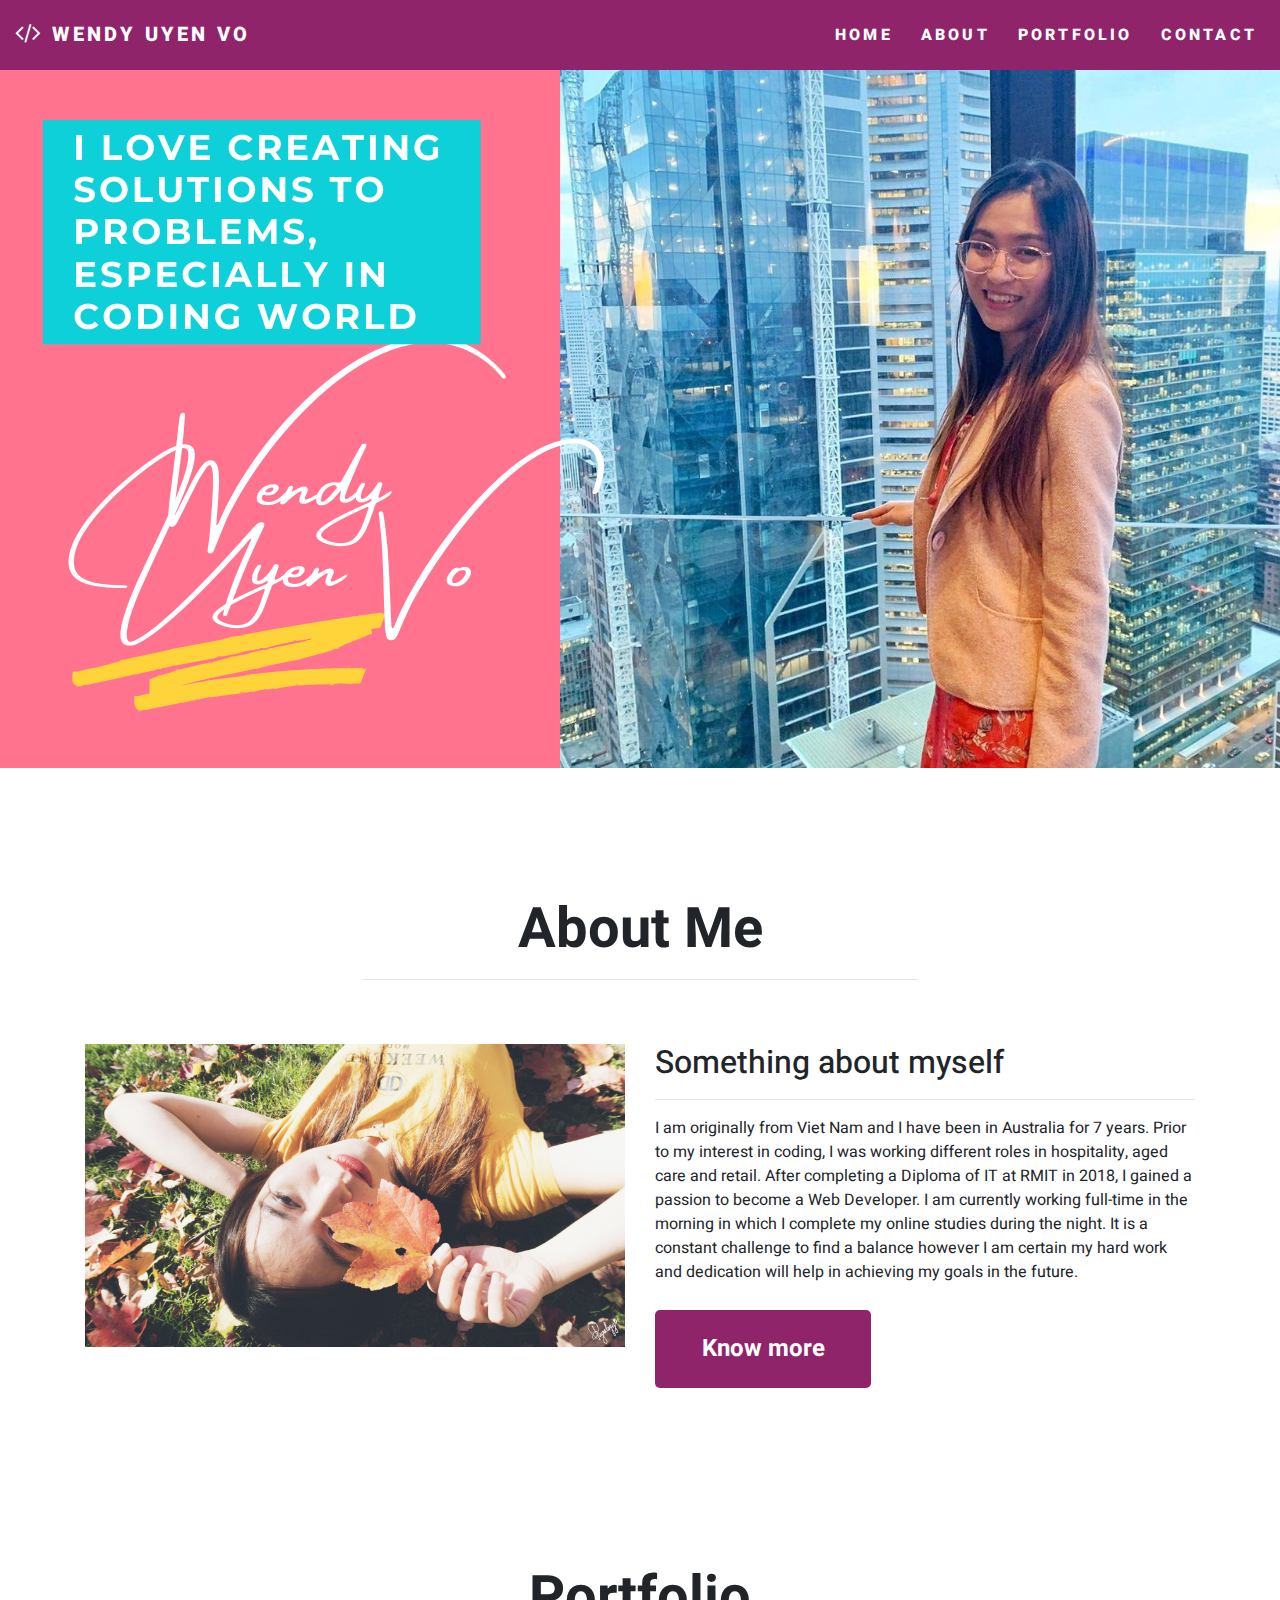
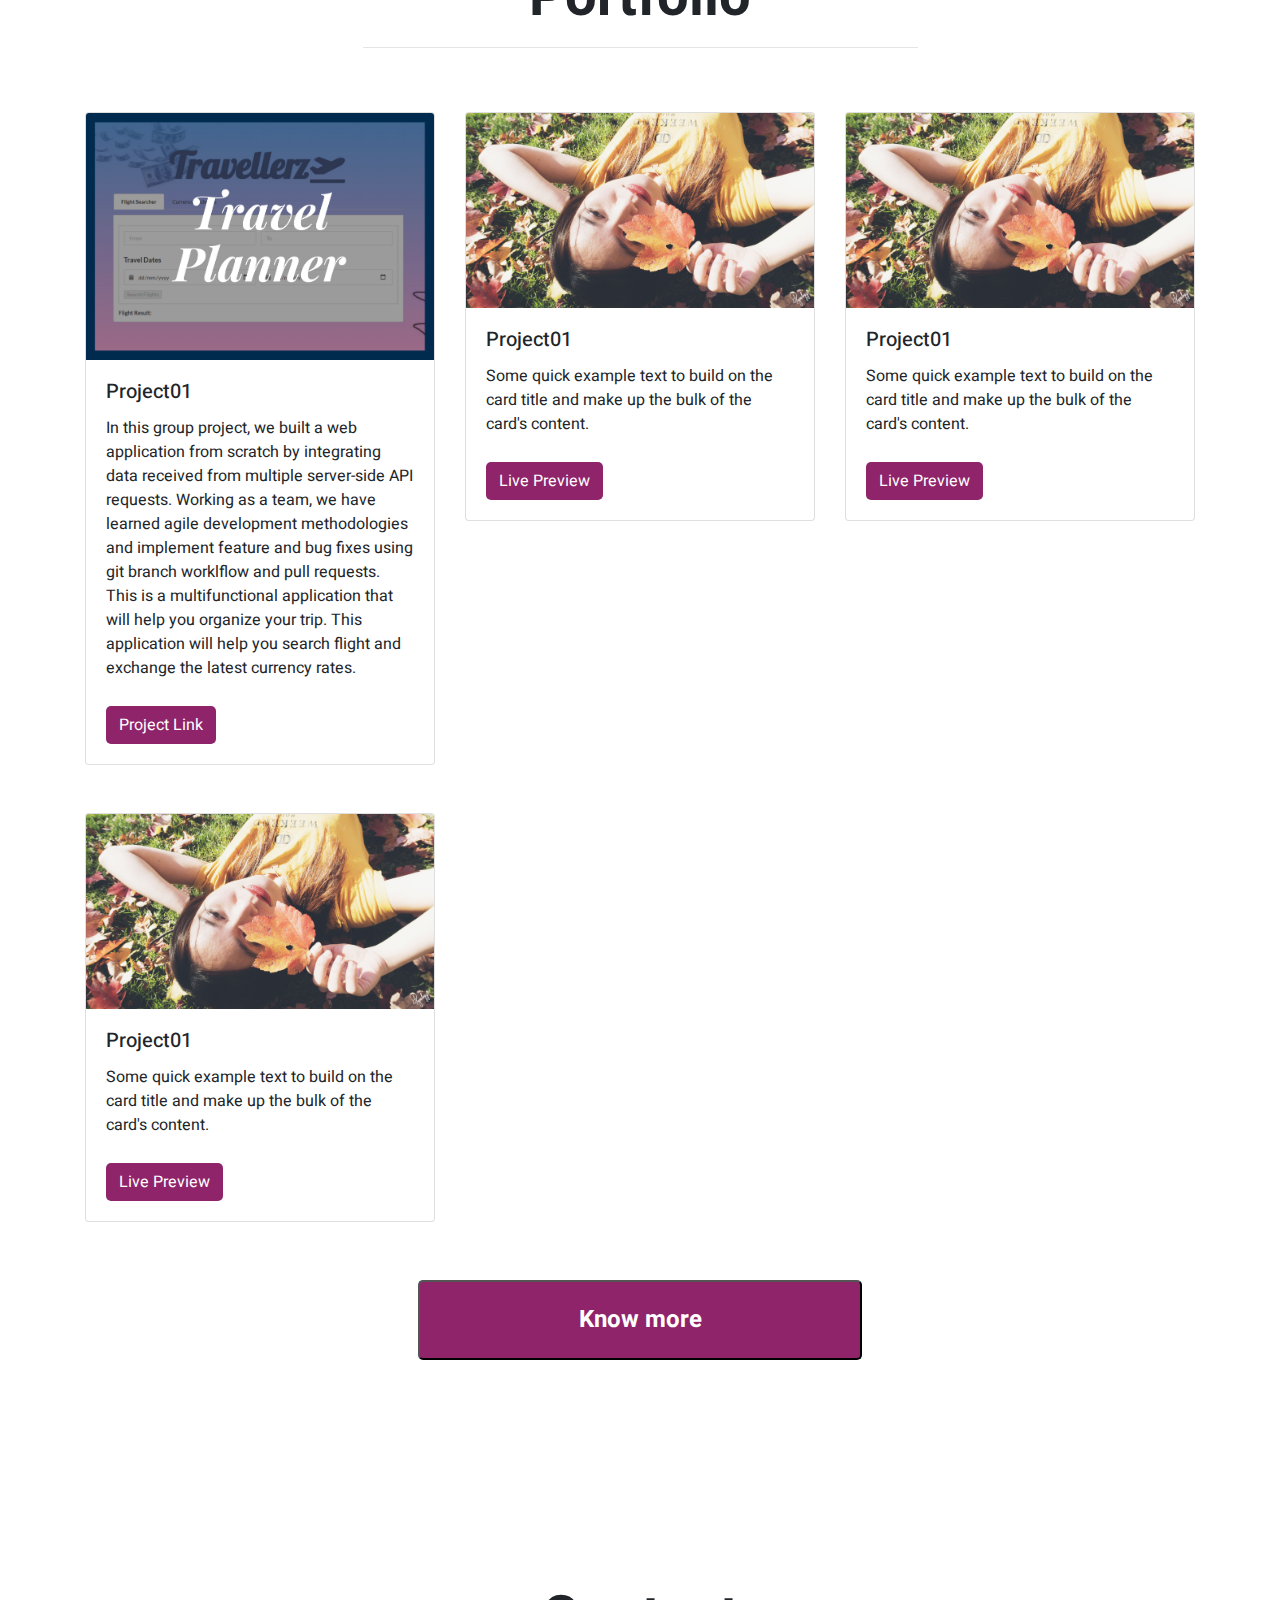
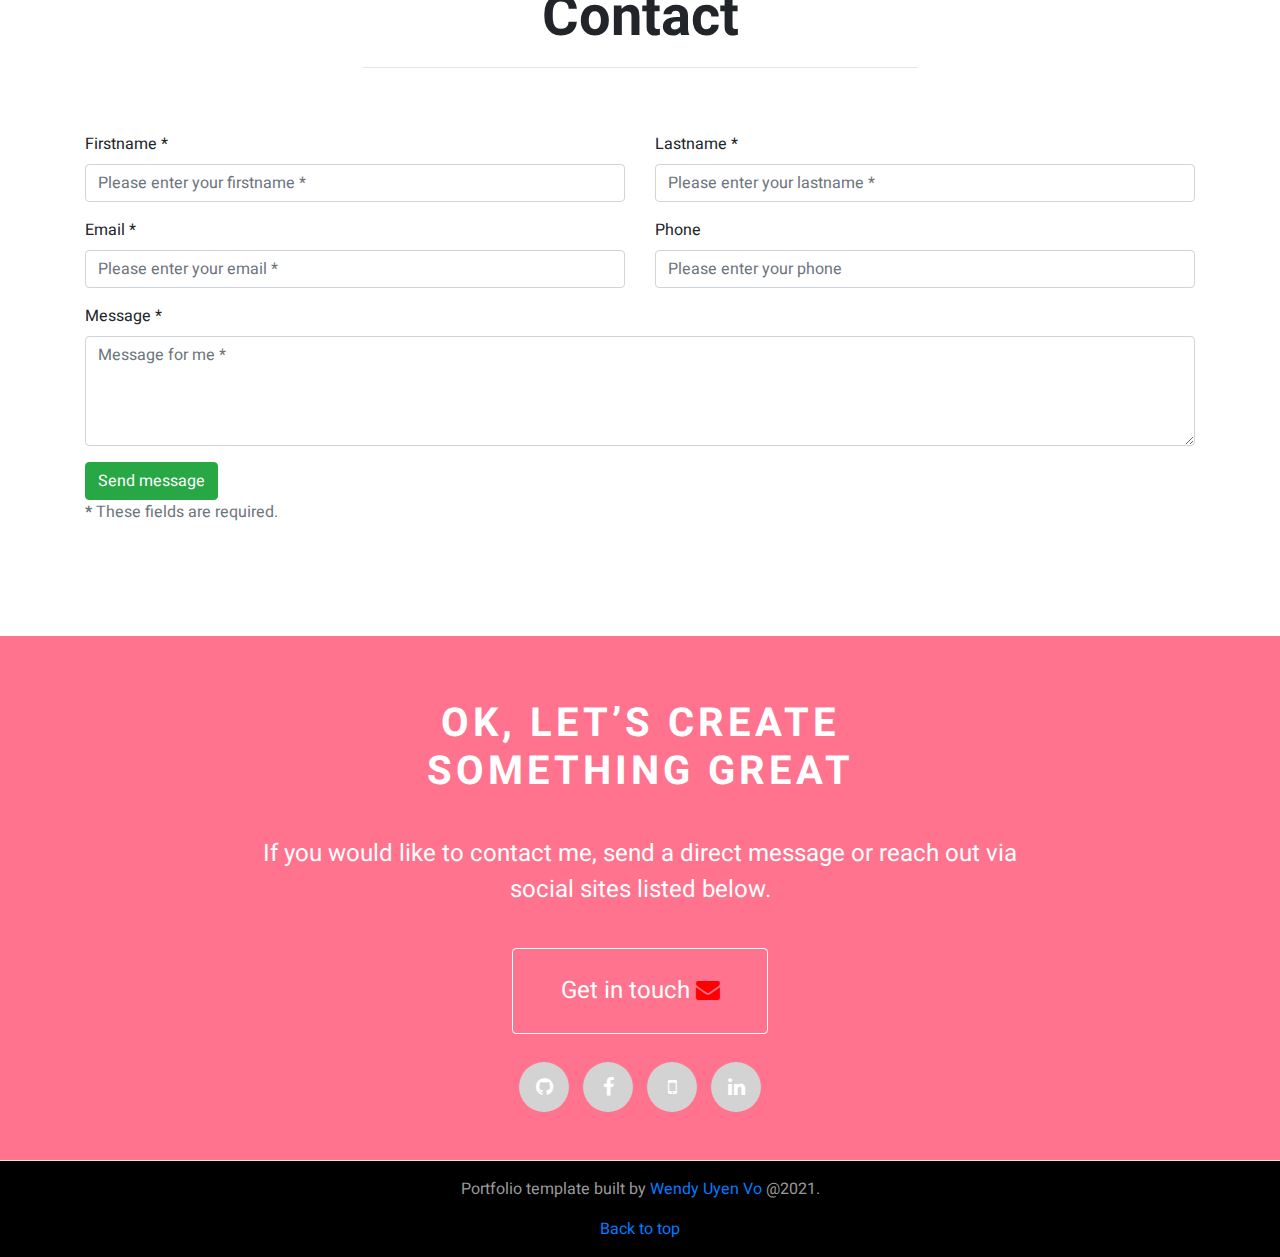
==== index.html @ 593ce465 "first upload the portfolio page, still incomplete index.html" ====
<!DOCTYPE html>
<html lang="en">

<head>
    <meta charset="UTF-8">
    <meta name="viewport" content="width=device-width, initial-scale=1.0">
    <title>Wendy's Portfolio</title>

    <!-- Bootstrap CDN -->
    <link rel="stylesheet" href="https://maxcdn.bootstrapcdn.com/bootstrap/4.0.0/css/bootstrap.min.css">

    <!-- Add icon library -->
    <link rel="stylesheet" href="https://cdnjs.cloudflare.com/ajax/libs/font-awesome/4.7.0/css/font-awesome.min.css">

    <link rel="stylesheet" type="text/css" href="style.css">
</head>

<body data-spy="scroll" data-target="#navbarRes">
    <div id="home-page">
        <!-- Navigation -->
        <nav class="navbar navbar-expand-lg navbar-dark bg-dark fixed-top">
            <div class="container-fluid">
                <a class="navbar-brand" href="#"><i class="fa fa-code" style="font-size:24px"></i> Wendy Uyen Vo</a>
                <button class="navbar-toggler" type="button" data-bs-toggle="collapse" data-target="#navbarRes">
                <span class="navbar-toggler-icon"></span>
              </button>
                <div class="collapse navbar-collapse" id="navbarRes">
                    <ul class="navbar-nav ml-auto">
                        <li class="nav-item">
                            <a class="nav-link " aria-current="page" href="#home-page">Home</a>
                        </li>
                        <li class="nav-item">
                            <a class="nav-link" href="#about-page">About</a>
                        </li>
                        <li class="nav-item">
                            <a class="nav-link" href="#portfolio-page">Portfolio</a>
                        </li>
                        <li class="nav-item">
                            <a class="nav-link" href="#contact-page">Contact</a>
                        </li>

                    </ul>
                </div>
            </div>
        </nav>
        <!-- Background for header -->
        <div class="background pt-5">
            <img src="Assets\Pictures\wendy-banner.png" class="img-fluid imgBg">
        </div>
    </div>
    <!-- About me section -->
    <div id="about-page" class="offset container mt-5 pb-5">
        <div class="post-heading text-center">
            <h3 class="display-4 font-weight-bold">About Me</h3>
            <hr class="w-50 mx-auto pb-5">
        </div>
        <div class="row">
            <div class="col-lg-6 col-md-6 col-12">
                <img src="Assets\Pictures\wendy-autumn.jpeg" class="img-fluid" alt="about-me-pictures">
            </div>
            <div class="col-lg-6 col-md-6 col-12">
                <h2>Something about myself</h2>
                <hr>
                <p>I am originally from Viet Nam and I have been in Australia for 7 years. Prior to my interest in coding, I was working different roles in hospitality, aged care and retail. After completing a Diploma of IT at RMIT in 2018, I gained a passion
                    to become a Web Developer. I am currently working full-time in the morning in which I complete my online studies during the night. It is a constant challenge to find a balance however I am certain my hard work and dedication will help
                    in achieving my goals in the future.</p>
                <button class="btn"><a href="#">Know more</a></button>
            </div>
        </div>
    </div>

    <!-- Portfolio section -->
    <div id="portfolio-page" class="offset container mt-5 pb-5">
        <div class="post-heading text-center">
            <h3 class="display-4 font-weight-bold">Portfolio</h3>
            <hr class="w-50 mx-auto pb-5">
        </div>

        <div class="row">
            <div class="col-lg-4 col-md-6 col-12 pb-5">
                <div class="card">
                    <img class="card-img-top" src="Assets\Pictures\Project01.png" alt="Project01">
                    <div class="card-body">
                        <h5 class="card-title">Project01</h5>
                        <p class="card-text">In this group project, we built a web application from scratch by integrating data received from multiple server-side API requests. Working as a team, we have learned agile development methodologies and implement feature and bug
                            fixes using git branch worklflow and pull requests. This is a multifunctional application that will help you organize your trip. This application will help you search flight and exchange the latest currency rates.</p>
                        <a href="https://phamthomas12.github.io/Project-1/" class="btn">Project Link</a>
                    </div>
                </div>
            </div>

            <div class="col-lg-4 col-md-6 col-12 pb-5">
                <div class="card">
                    <img class="card-img-top" src="Assets\Pictures\wendy-autumn.jpeg" alt="Card image cap">
                    <div class="card-body">
                        <h5 class="card-title">Project01</h5>
                        <p class="card-text">Some quick example text to build on the card title and make up the bulk of the card's content.</p>
                        <a href="#" class="btn">Live Preview</a>
                    </div>
                </div>
            </div>

            <div class="col-lg-4 col-md-6 col-12 pb-5">
                <div class="card">
                    <img class="card-img-top" src="Assets\Pictures\wendy-autumn.jpeg" alt="Card image cap">
                    <div class="card-body">
                        <h5 class="card-title">Project01</h5>
                        <p class="card-text">Some quick example text to build on the card title and make up the bulk of the card's content.</p>
                        <a href="#" class="btn">Live Preview</a>
                    </div>
                </div>
            </div>

            <div class="col-lg-4 col-md-6 col-12 pb-5">
                <div class="card">
                    <img class="card-img-top" src="Assets\Pictures\wendy-autumn.jpeg" alt="Card image cap">
                    <div class="card-body">
                        <h5 class="card-title">Project01</h5>
                        <p class="card-text">Some quick example text to build on the card title and make up the bulk of the card's content.</p>
                        <a href="#" class="btn">Live Preview</a>
                    </div>
                </div>
            </div>
        </div>
        <button class="row button mx-auto mb-5">
            <a href="#">Know more</a>
        </button>
    </div>


    <!-- Contact me page -->
    <div id="contact-page" class="offset container mt-5 pb-5">
        <div class="post-heading text-center">
            <h3 class="display-4 font-weight-bold">Contact</h3>
            <hr class="w-50 mx-auto pb-5">
        </div>

        <form id="contact-form" method="post" action="contact-page.php" role="form">

            <div class="messages"></div>

            <div class="controls">

                <div class="row">
                    <div class="col-md-6">
                        <div class="form-group">
                            <label for="form_name">Firstname *</label>
                            <input id="form_name" type="text" name="name" class="form-control" placeholder="Please enter your firstname *" required="required" data-error="Firstname is required.">
                            <div class="help-block with-errors"></div>
                        </div>
                    </div>
                    <div class="col-md-6">
                        <div class="form-group">
                            <label for="form_lastname">Lastname *</label>
                            <input id="form_lastname" type="text" name="surname" class="form-control" placeholder="Please enter your lastname *" required="required" data-error="Lastname is required.">
                            <div class="help-block with-errors"></div>
                        </div>
                    </div>
                </div>
                <div class="row">
                    <div class="col-md-6">
                        <div class="form-group">
                            <label for="form_email">Email *</label>
                            <input id="form_email" type="email" name="email" class="form-control" placeholder="Please enter your email *" required="required" data-error="Valid email is required.">
                            <div class="help-block with-errors"></div>
                        </div>
                    </div>
                    <div class="col-md-6">
                        <div class="form-group">
                            <label for="form_phone">Phone</label>
                            <input id="form_phone" type="tel" name="phone" class="form-control" placeholder="Please enter your phone">
                            <div class="help-block with-errors"></div>
                        </div>
                    </div>
                </div>
                <div class="row">
                    <div class="col-md-12">
                        <div class="form-group">
                            <label for="form_message">Message *</label>
                            <textarea id="form_message" name="message" class="form-control" placeholder="Message for me *" rows="4" required="required" data-error="Please,leave us a message."></textarea>
                            <div class="help-block with-errors"></div>
                        </div>
                    </div>
                    <div class="col-md-12">
                        <input type="submit" class="btn btn-success btn-send" value="Send message">
                    </div>
                </div>
                <div class="row">
                    <div class="col-md-12">
                        <p class="text-muted"><strong>*</strong> These fields are required.</p>
                    </div>
                </div>
            </div>

        </form>

    </div>

    <!-- Get in touch -->
    <div id="getInTouch-page" class="mt-5 pb-5">
        <h2>ok, let’s create <br>something great</h2>
        <p>If you would like to contact me, send a direct message or reach out via social sites listed below.</p>

        <a id="send-mail" class="btn" href="mailto:uyen199247@gmail.com">Get in touch <i class="fa fa-envelope" style="font-size:24px;color:red"></i></a>

        <div class="mx-auto mt-1">
            <ul class="social-network social-circle">
                <li><a href="https://github.com/wendyVo" class="icoGitHub" title="GitHub"><i class="fa fa-github" aria-hidden="true"></i></a></li>
                <li><a href="https://www.facebook.com/puyen2/" class="icoFacebook" title="Facebook"><i class="fa fa-facebook"></i></a></li>
                <li><a href="tel:+61421656867" class="icoPhone" title="phoneNumber"><i class="fa fa-mobile" aria-hidden="true"></i></a></li>
                <li><a href="https://www.linkedin.com/in/wendy-vo/" class="icoLinkedin" title="Linkedin"><i class="fa fa-linkedin"></i></a></li>
            </ul>
        </div>

    </div>

    <!-- Footer -->
    <footer id="footer-page">
        <p>Portfolio template built by <a href="#">Wendy Uyen Vo</a> @2021.</p>
        <p>
            <a href="#home-page">Back to top</a>
        </p>
    </footer>

    <!-- jQuery library -->
    <script src="https://ajax.googleapis.com/ajax/libs/jquery/3.5.1/jquery.min.js"></script>
    <script src="https://maxcdn.bootstrapcdn.com/bootstrap/3.3.6/js/bootstrap.min.js"></script>
    <!-- Latest compiled JavaScript -->
    <script src="https://maxcdn.bootstrapcdn.com/bootstrap/4.5.2/js/bootstrap.min.js"></script>
    <script src="contact-page.js"></script>
</body>

</html>
---- style.css ----
@import url('https://fonts.googleapis.com/css2?family=Dancing+Script&family=Lobster&family=Lora&family=Playfair+Display&family=Heebo&display=swap');
body {
    margin: 0;
    padding: 0;
    box-sizing: border-box;
    overflow-x: hidden;
    font-family: 'Heebo', sans-serif;
}

.offset::before {
    display: block;
    content: "";
    height: 5rem;
}

.navbar {
    font-size: 16px;
    font-weight: 800;
    letter-spacing: 0.2em;
    text-transform: uppercase;
    background: #8f246b !important;
    padding: 15px 0;
}

.navbar-dark .navbar-nav .nav-link {
    color: #fff;
    padding-left: 20px;
}

.navbar-dark .navbar-nav .nav-link.active,
.navbar-dark .navbar-nav .nav-link:hover {
    color: #ff8000;
}

.imgBg {
    width: 100%;
}


/* About Me */

#about-page .btn {
    width: 40%;
    padding: 20px 15px;
    background: #8f246b;
    border-radius: 5px;
    margin-top: 10px;
}

#about-page .btn a {
    color: white;
    text-decoration: none;
    font-weight: bold;
    font-size: 1.5em;
}

#about-page .btn:hover {
    background: #D2691E;
}


/* Portfolio */


/* Card buttons */

#portfolio-page .btn {
    background: #8f246b;
    border-radius: 5px;
    margin-top: 10px;
    color: white;
    text-decoration: none;
}

#portfolio-page .btn:hover {
    background: #D2691E;
}


/* portfolio buttons */

#portfolio-page .button {
    width: 40%;
    padding: 20px 15px;
    background: #8f246b;
    border-radius: 5px;
    margin-top: 10px;
}

#portfolio-page .button a {
    color: white;
    text-decoration: none;
    font-weight: bold;
    font-size: 1.5em;
    text-align: center;
    margin-left: auto;
    margin-right: auto;
}

#portfolio-page .button:hover {
    background: #D2691E;
}


/* Get in touch section */

#getInTouch-page {
    color: #fff;
    text-align: center;
    padding: 4em 0;
    background: #ff738e;
}

@media screen and (max-width: 1024px) {
    #contact {
        padding: 5em 0;
    }
}

@media screen and (max-width: 640px) {
    #contact {
        padding: 2em 0;
    }
}

#getInTouch-page h2 {
    font-size: 2.5em;
    letter-spacing: 4px;
    font-weight: bold;
    margin-bottom: 1em;
    text-transform: uppercase;
}

@media screen and (max-width: 640px) {
    #getInTouch-page h2 {
        font-size: 1.5em;
    }
}

#getInTouch-page p {
    font-size: 1.5em;
    line-height: 1.5em;
    padding: 0 20%;
    margin-top: 1em;
}

@media screen and (max-width: 1024px) {
    #getInTouch-page p {
        padding: 0 10%;
    }
}

@media screen and (max-width: 640px) {
    #getInTouch-page p {
        padding: 0;
        font-size: 1em;
    }
}

#send-mail {
    width: 20%;
    /* position: relative;
    text-indent: 30px; */
    margin: 1em auto 1em auto;
    color: #fff;
    border-color: #fff;
    font-size: 1.5em;
    padding: 1em;
}

@media screen and (max-width: 1024px) {
    #getInTouch-page #send-mail {
        width: 30%;
    }
}

@media screen and (max-width: 768px) {
    #getInTouch-page #send-mail {
        width: 40%;
    }
}

@media screen and (max-width: 640px) {
    #getInTouch-page #send-mail {
        width: 80%;
        margin-bottom: 3em;
    }
}

#getInTouch-page #send-mail:hover {
    background: #fff;
    color: #d24d57;
}


/* Social Icons */

ul.social-network {
    list-style: none;
    display: inline;
    margin-left: 0 !important;
    padding: 0;
}

ul.social-network li {
    display: inline;
    margin: 0 5px;
}

.social-network a.icoGitHub:hover {
    background-color: black;
}

.social-network a.icoFacebook:hover {
    background-color: #3B5998;
}

.social-network a.icoTwitter:hover {
    background-color: #33ccff;
}

.social-network a.icoPhone:hover {
    background-color: #BD3518;
}

.social-network a.icoVimeo:hover {
    background-color: #0590B8;
}

.social-network a.icoLinkedin:hover {
    background-color: #007bb7;
}

.social-network a.icoRss:hover i,
.social-network a.icoFacebook:hover i,
.social-network a.icoTwitter:hover i,
.social-network a.icoGoogle:hover i,
.social-network a.icoVimeo:hover i,
.social-network a.icoLinkedin:hover i {
    color: #fff;
}

a.socialIcon:hover,
.socialHoverClass {
    color: #44BCDD;
}

.social-circle li a {
    display: inline-block;
    position: relative;
    margin: 0 auto 0 auto;
    -moz-border-radius: 50%;
    -webkit-border-radius: 50%;
    border-radius: 50%;
    text-align: center;
    width: 50px;
    height: 50px;
    font-size: 20px;
    background-color: #D3D3D3;
}

.social-circle li i {
    margin: 0;
    line-height: 50px;
    text-align: center;
}

.social-circle li a:hover i,
.triggeredHover {
    -moz-transform: rotate(360deg);
    -webkit-transform: rotate(360deg);
    -ms--transform: rotate(360deg);
    transform: rotate(360deg);
    -webkit-transition: all 0.2s;
    -moz-transition: all 0.2s;
    -o-transition: all 0.2s;
    -ms-transition: all 0.2s;
    transition: all 0.2s;
}

.social-circle i {
    color: #fff;
    -webkit-transition: all 0.8s;
    -moz-transition: all 0.8s;
    -o-transition: all 0.8s;
    -ms-transition: all 0.8s;
    transition: all 0.8s;
}


/* Footer */

#footer-page {
    padding: 1rem 0;
    color: #999;
    text-align: center;
    background-color: black;
    border-top: .05rem solid #e5e5e5;
}

#footer-page p:last-child {
    margin-bottom: 0;
}
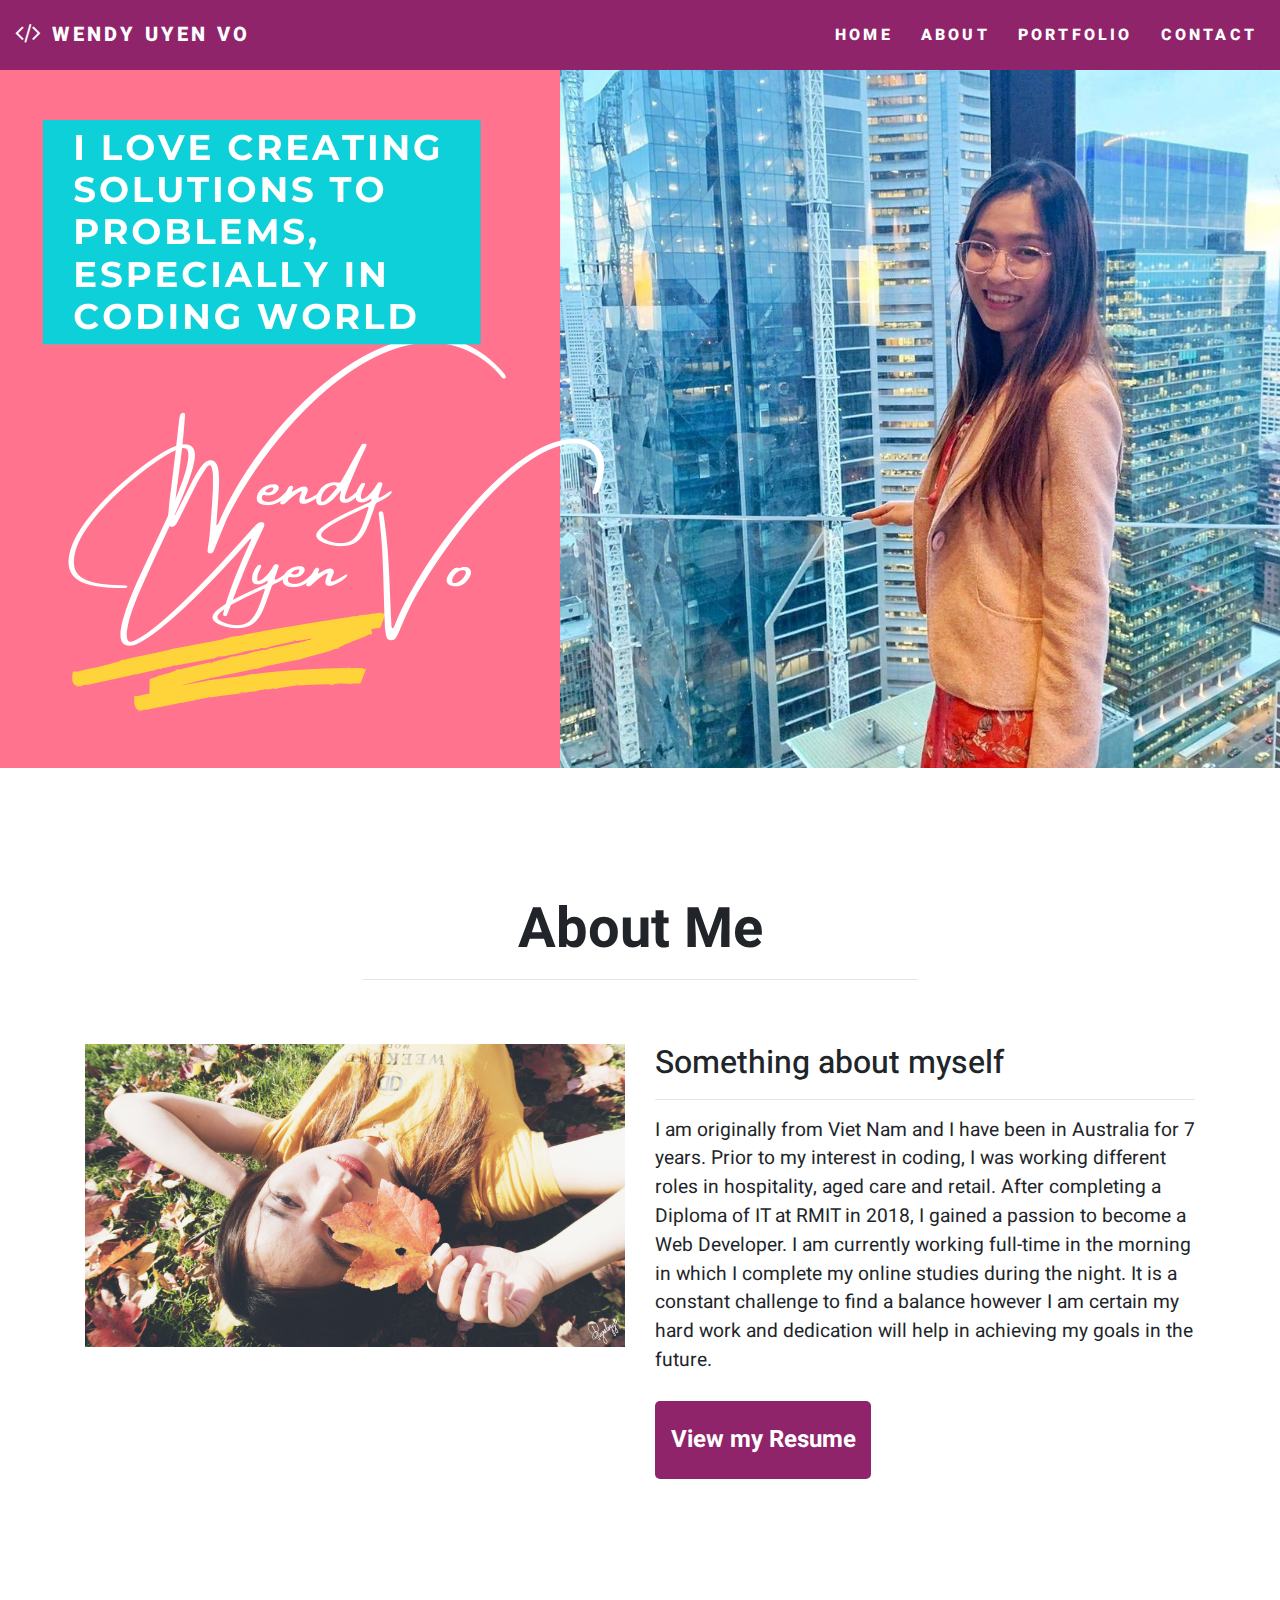
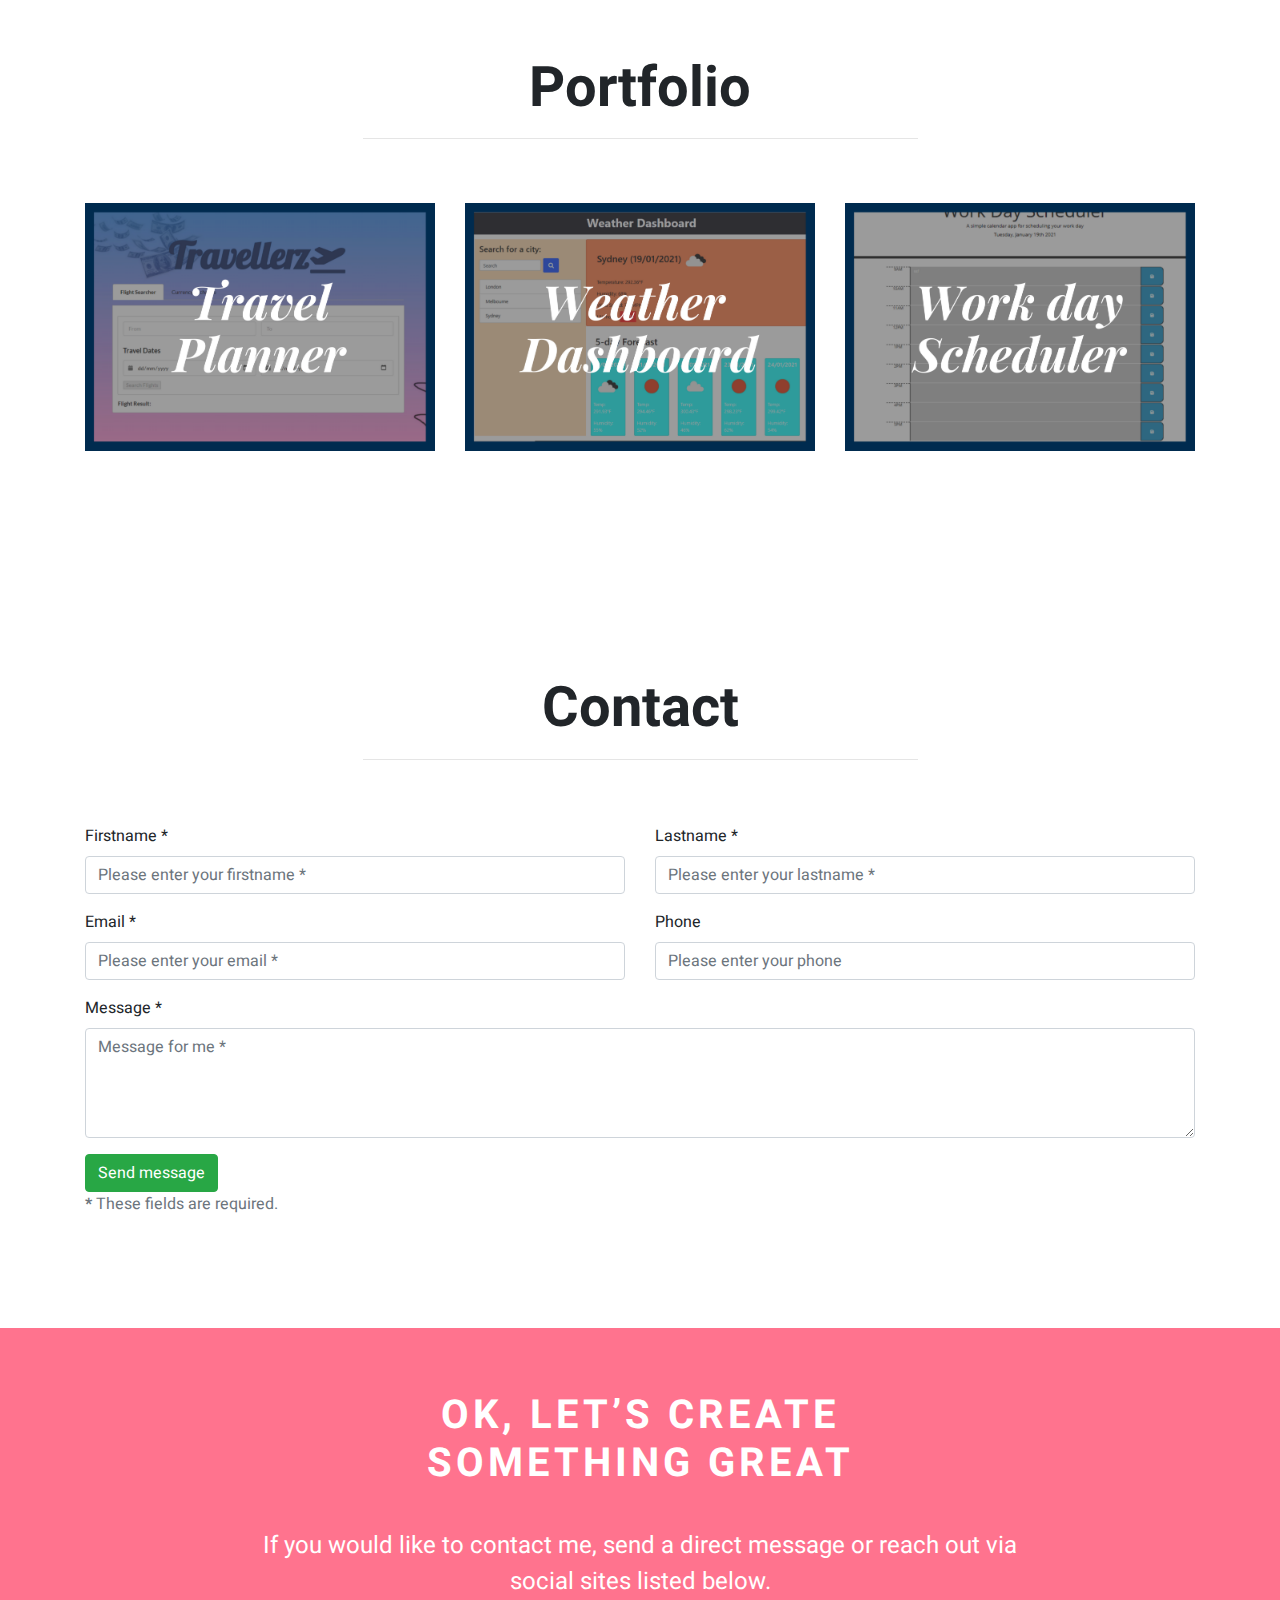
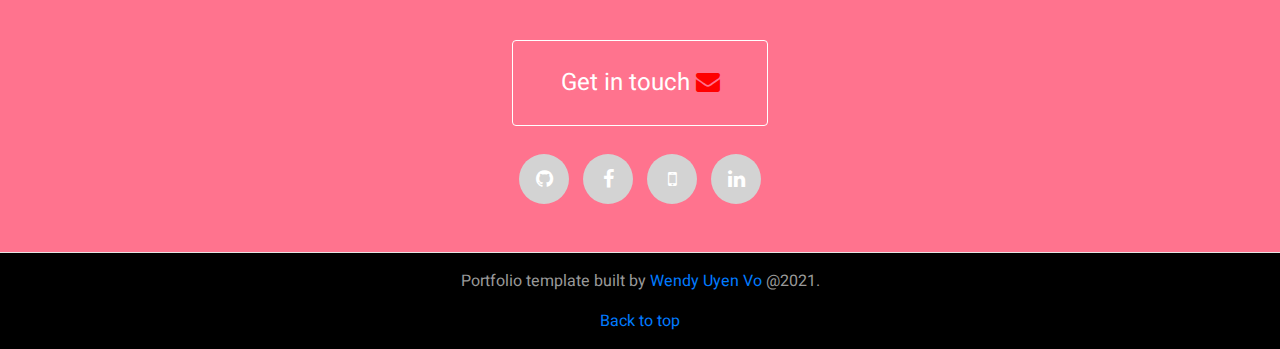
==== commit 63dae554: "uodated index.html and added more pictures" ====
--- a/index.html
+++ b/index.html
@@ -61,10 +61,10 @@
             <div class="col-lg-6 col-md-6 col-12">
                 <h2>Something about myself</h2>
                 <hr>
-                <p>I am originally from Viet Nam and I have been in Australia for 7 years. Prior to my interest in coding, I was working different roles in hospitality, aged care and retail. After completing a Diploma of IT at RMIT in 2018, I gained a passion
+                <p style="font-size: 1.2em;">I am originally from Viet Nam and I have been in Australia for 7 years. Prior to my interest in coding, I was working different roles in hospitality, aged care and retail. After completing a Diploma of IT at RMIT in 2018, I gained a passion
                     to become a Web Developer. I am currently working full-time in the morning in which I complete my online studies during the night. It is a constant challenge to find a balance however I am certain my hard work and dedication will help
                     in achieving my goals in the future.</p>
-                <button class="btn"><a href="#">Know more</a></button>
+                <button class="btn"><a href="Assets\resume\resume.html" target="_blank">View my Resume</a></button>
             </div>
         </div>
     </div>
@@ -77,55 +77,82 @@
         </div>
 
         <div class="row">
-            <div class="col-lg-4 col-md-6 col-12 pb-5">
-                <div class="card">
-                    <img class="card-img-top" src="Assets\Pictures\Project01.png" alt="Project01">
-                    <div class="card-body">
-                        <h5 class="card-title">Project01</h5>
-                        <p class="card-text">In this group project, we built a web application from scratch by integrating data received from multiple server-side API requests. Working as a team, we have learned agile development methodologies and implement feature and bug
-                            fixes using git branch worklflow and pull requests. This is a multifunctional application that will help you organize your trip. This application will help you search flight and exchange the latest currency rates.</p>
-                        <a href="https://phamthomas12.github.io/Project-1/" class="btn">Project Link</a>
-                    </div>
-                </div>
-            </div>
-
-            <div class="col-lg-4 col-md-6 col-12 pb-5">
-                <div class="card">
-                    <img class="card-img-top" src="Assets\Pictures\wendy-autumn.jpeg" alt="Card image cap">
-                    <div class="card-body">
-                        <h5 class="card-title">Project01</h5>
-                        <p class="card-text">Some quick example text to build on the card title and make up the bulk of the card's content.</p>
-                        <a href="#" class="btn">Live Preview</a>
-                    </div>
-                </div>
-            </div>
-
-            <div class="col-lg-4 col-md-6 col-12 pb-5">
-                <div class="card">
-                    <img class="card-img-top" src="Assets\Pictures\wendy-autumn.jpeg" alt="Card image cap">
-                    <div class="card-body">
-                        <h5 class="card-title">Project01</h5>
-                        <p class="card-text">Some quick example text to build on the card title and make up the bulk of the card's content.</p>
-                        <a href="#" class="btn">Live Preview</a>
-                    </div>
-                </div>
-            </div>
-
-            <div class="col-lg-4 col-md-6 col-12 pb-5">
-                <div class="card">
-                    <img class="card-img-top" src="Assets\Pictures\wendy-autumn.jpeg" alt="Card image cap">
-                    <div class="card-body">
-                        <h5 class="card-title">Project01</h5>
-                        <p class="card-text">Some quick example text to build on the card title and make up the bulk of the card's content.</p>
-                        <a href="#" class="btn">Live Preview</a>
-                    </div>
-                </div>
-            </div>
-        </div>
-        <button class="row button mx-auto mb-5">
+            <div class="col-lg-4 col-md-6 col-12 pb-5 imgHov" data-toggle="modal" data-target="#m1">
+                <img src="Assets\Pictures\Project01.png" class="img-fluid" alt="project01">
+                <div class="overlay ctr"><button type="button" class="btn btn-outline-light">Explore More</button></div>
+            </div>
+
+            <div class="col-lg-4 col-md-6 col-12 pb-5 imgHov" data-toggle="modal" data-target="#m2">
+                <img src="Assets\Pictures\weather-dashboard.png" class="img-fluid" alt="weather dashboard">
+                <div class="overlay ctr"><button type="button" class="btn btn-outline-light">Explore More</button></div>
+            </div>
+
+            <div class="col-lg-4 col-md-6 col-12 pb-5 imgHov" data-toggle="modal" data-target="#m3">
+                <img src="Assets\Pictures\scheduler-p.png" class="img-fluid" alt="word day scheduler">
+                <div class="overlay ctr"><button type="button" class="btn btn-outline-light">Explore More</button></div>
+            </div>
+        </div>
+        <!-- <button class="row button mx-auto mb-5">
             <a href="#">Know more</a>
-        </button>
-    </div>
+        </button> -->
+        <!-- Portfolio Modal -->
+        <!-- Modal for travel planner -->
+        <div id="m1" class="modal fade" id="exampleModalLong" tabindex="-1" role="dialog" aria-labelledby="exampleModalLongTitle" aria-hidden="true">
+            <div class="modal-dialog modal-lg" role="document">
+                <div class="modal-content">
+                    <div class="modal-header">
+                        <h5 class="modal-title" id="exampleModalLongTitle">Travel Planner Application</h5>
+                        <button type="button" class="close" data-dismiss="modal" aria-label="Close">
+            <span aria-hidden="true">&times;</span>
+          </button>
+                    </div>
+                    <div class="modal-body mb-0 p-0">
+                        <div class="container">
+                            <img src="Assets\Pictures\project01-list.png" style="width: 100%;">
+                            <p class="modal-p">In this group project, we built a web application from scratch by integrating data received from multiple server-side API requests. Working as a team, we have learned agile development methodologies and implement feature and
+                                bug fixes using git branch worklflow and pull requests.</p>
+                            <p class="modal-p">This is a multifunctional application that will help you organize your trip. This application will help you search flight and exchange the latest currency rates.</p>
+                        </div>
+                    </div>
+                    <div class="modal-footer">
+                        <button type="button" class="btn btn-primary"><a href="https://phamthomas12.github.io/Project-1/" target="_blank">Live Demo</a></button>
+                        <button type="button" class="btn btn-primary"><a href=" https://github.com/phamthomas12/Project-1.git" target="_blank">GitHub Link</a></button>
+                        <button type="button" class="btn btn-secondary" data-dismiss="modal">Close</button>
+                    </div>
+                </div>
+            </div>
+        </div>
+        <!-- Modal for work day scheduler-->
+        <div id="m3" class="modal fade" id="exampleModalLong" tabindex="-1" role="dialog" aria-labelledby="exampleModalLongTitle" aria-hidden="true">
+            <div class="modal-dialog modal-lg" role="document">
+                <div class="modal-content">
+                    <div class="modal-header">
+                        <h5 class="modal-title" id="exampleModalLongTitle">Work day Scheduler</h5>
+                        <button type="button" class="close" data-dismiss="modal" aria-label="Close">
+            <span aria-hidden="true">&times;</span>
+          </button>
+                    </div>
+                    <div class="modal-body mb-0 p-0">
+                        <div class="container">
+                            <img src="Assets\Pictures\scheduler-main.PNG" style="width: 100%;">
+                            <p class="modal-p">This is a simple calendar application that allows the user to save events for each hour of the day. This app will run in the browser and feature dynamically updated HTML and CSS powered by jQuery.</p>
+                            <p class="modal-p">Moment.js library has been used to work with date and time.</p>
+                        </div>
+                    </div>
+                    <div class="modal-footer">
+                        <button type="button" class="btn btn-primary"><a href="https://wendyvo.github.io/work-day-schedule/" target="_blank">Live Demo</a></button>
+                        <button type="button" class="btn btn-primary"><a href="https://github.com/wendyVo/work-day-schedule.git" target="_blank">GitHub Link</a></button>
+                        <button type="button" class="btn btn-secondary" data-dismiss="modal">Close</button>
+                    </div>
+                </div>
+            </div>
+        </div>
+
+
+
+    </div>
+
+
 
 
     <!-- Contact me page -->
@@ -135,7 +162,7 @@
             <hr class="w-50 mx-auto pb-5">
         </div>
 
-        <form id="contact-form" method="post" action="contact-page.php" role="form">
+        <form id="contact-form" method="post" action="mailto:uyen199247@gmail.com" role="form">
 
             <div class="messages"></div>
 
--- a/style.css
+++ b/style.css
@@ -1,4 +1,4 @@
-@import url('https://fonts.googleapis.com/css2?family=Dancing+Script&family=Lobster&family=Lora&family=Playfair+Display&family=Heebo&display=swap');
+@import url('https://fonts.googleapis.com/css2?family=Dancing+Script&family=Lora&family=Playfair+Display&family=Heebo&display=swap');
 body {
     margin: 0;
     padding: 0;
@@ -99,6 +99,50 @@
 
 #portfolio-page .button:hover {
     background: #D2691E;
+}
+
+
+/* Portfolio Hove Overlay */
+
+.overlay {
+    position: absolute;
+    top: 42%;
+    left: 50%;
+    background-color: rgb(255 0 212 / 41%);
+    height: 85%;
+    width: 92%;
+    opacity: 0;
+    transition: .75s ease;
+}
+
+.ctr {
+    position: absolute;
+    transform: translate(-50%, -50%);
+    -webkit-transform: translate(-50%, -50%);
+    -ms-transform: translate(-50%, -50%);
+    -moz-transform: translate(-50%, -50%);
+    text-align: center;
+    padding-top: 27%;
+}
+
+.imgHov:hover .overlay {
+    opacity: 1;
+}
+
+.modal-p {
+    font-family: 'Lora', sans-serif;
+    padding-top: 1em;
+    font-size: 1.2em;
+}
+
+.modal-header {
+    background-color: #8f246b;
+    color: white
+}
+
+.modal-footer .btn a {
+    color: white;
+    text-decoration: none;
 }
 
 
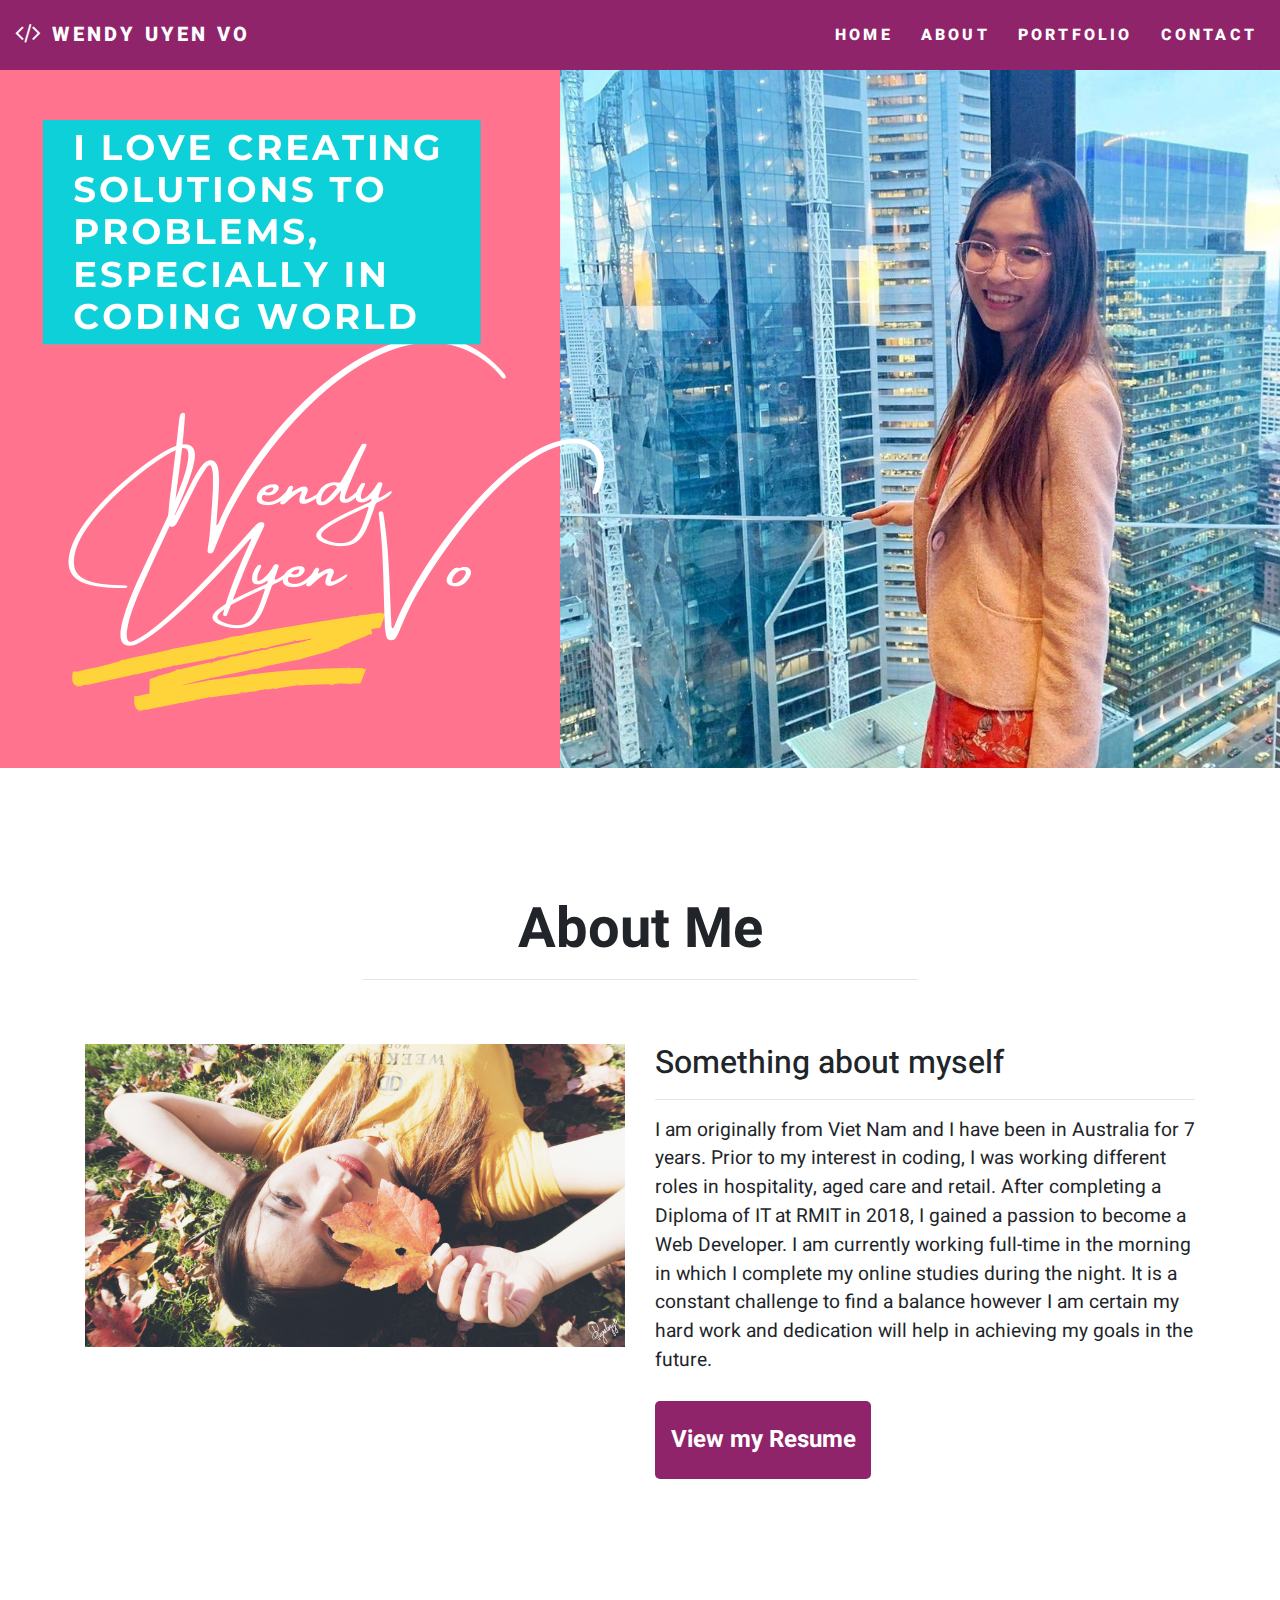
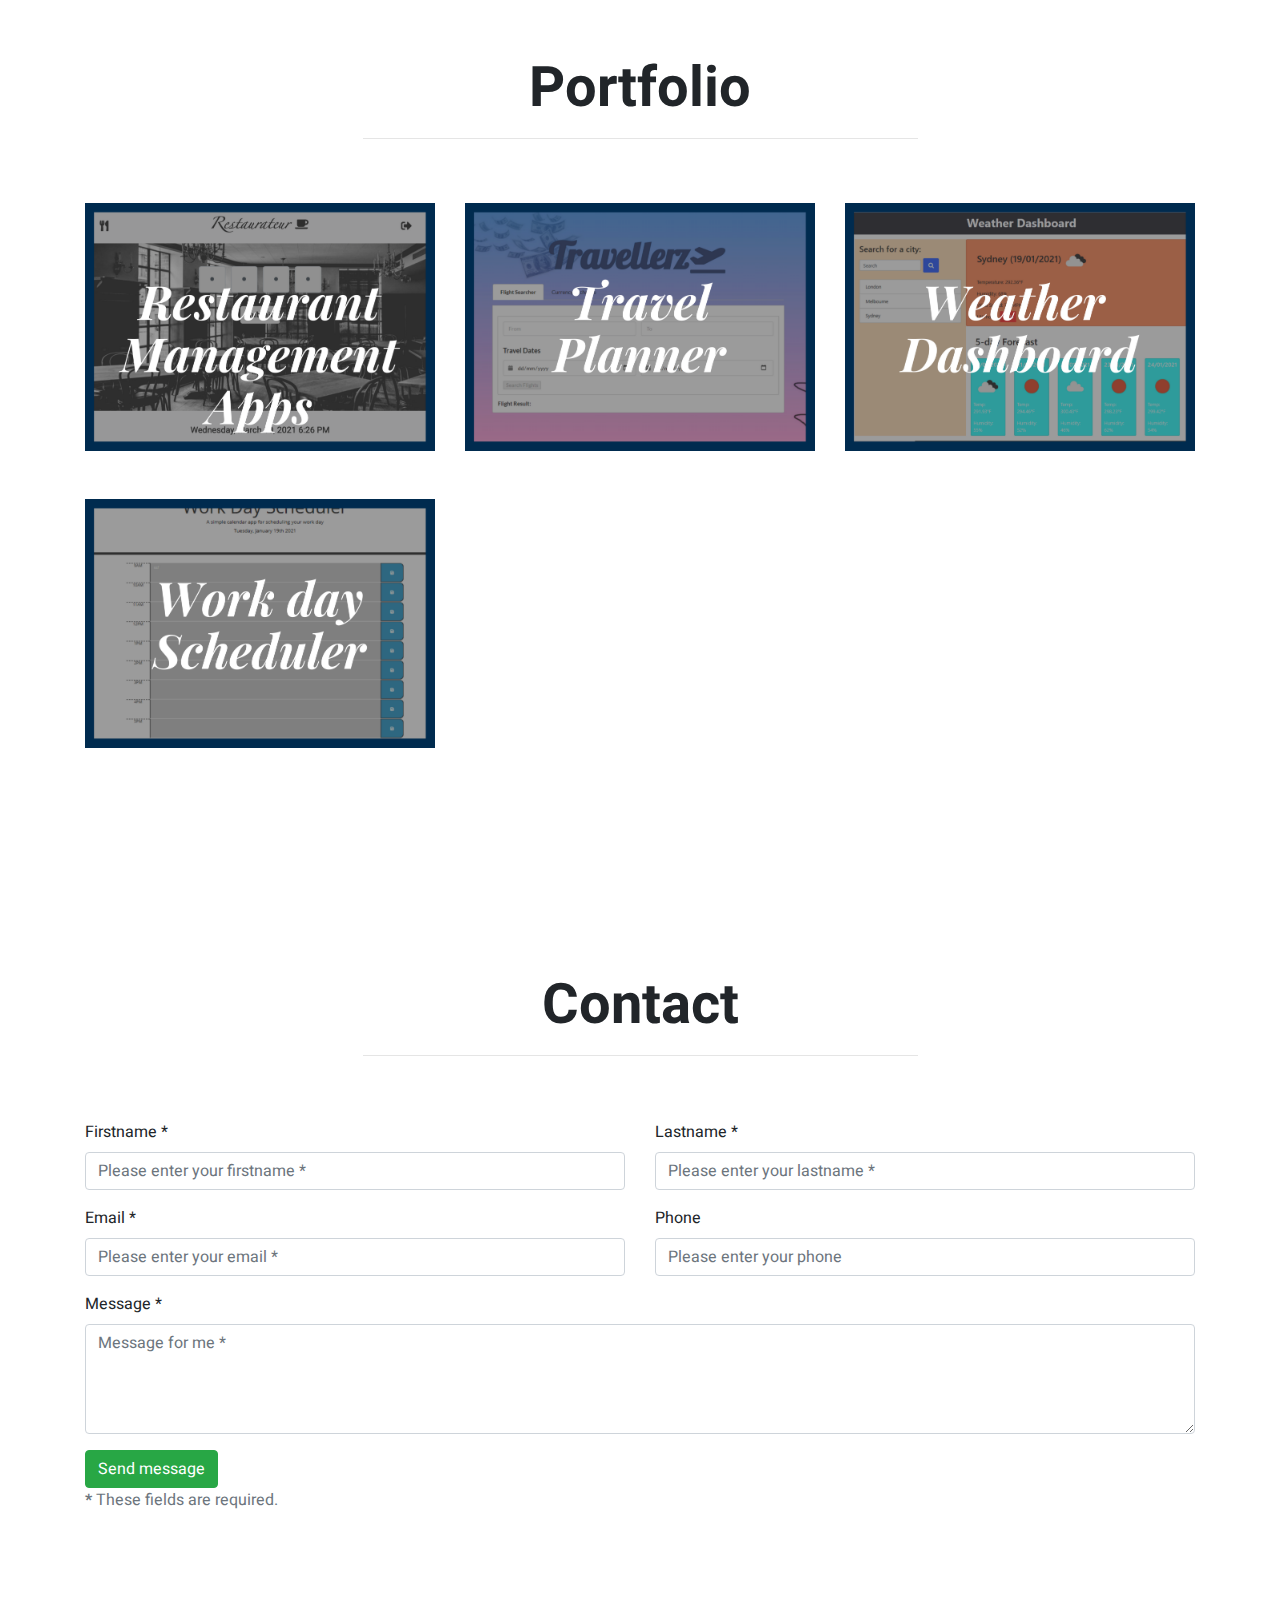
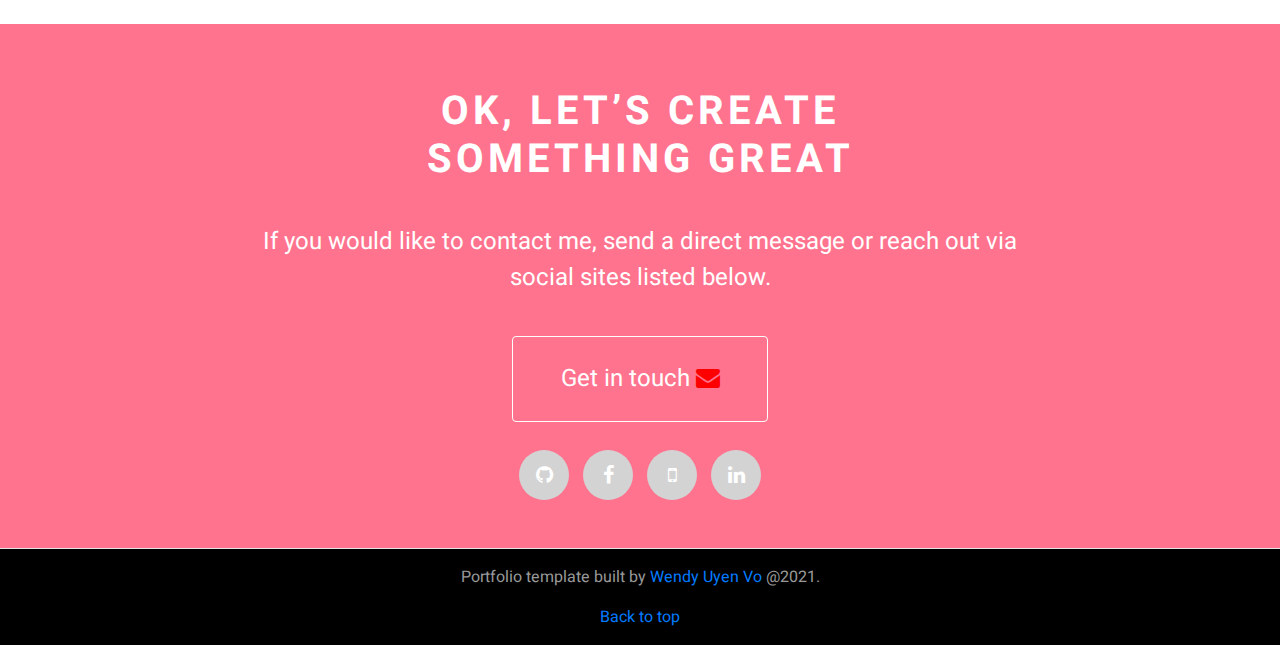
==== commit fc04d589: "upload restaurateur project modal for portfolio" ====
--- a/index.html
+++ b/index.html
@@ -77,6 +77,11 @@
         </div>
 
         <div class="row">
+            <div class="col-lg-4 col-md-6 col-12 pb-5 imgHov" data-toggle="modal" data-target="#m4">
+                <img src="Assets\Pictures\restaurateur.png" class="img-fluid" alt="Restaurateur">
+                <div class="overlay ctr"><button type="button" class="btn btn-outline-light">Explore More</button></div>
+            </div>
+
             <div class="col-lg-4 col-md-6 col-12 pb-5 imgHov" data-toggle="modal" data-target="#m1">
                 <img src="Assets\Pictures\Project01.png" class="img-fluid" alt="project01">
                 <div class="overlay ctr"><button type="button" class="btn btn-outline-light">Explore More</button></div>
@@ -96,6 +101,35 @@
             <a href="#">Know more</a>
         </button> -->
         <!-- Portfolio Modal -->
+        <!-- Modal for Restauranteur -->
+        <div id="m4" class="modal fade" id="exampleModalLong" tabindex="-1" role="dialog" aria-labelledby="exampleModalLongTitle" aria-hidden="true">
+            <div class="modal-dialog modal-lg" role="document">
+                <div class="modal-content">
+                    <div class="modal-header">
+                        <h5 class="modal-title" id="exampleModalLongTitle">Restaurateur</h5>
+                        <button type="button" class="close" data-dismiss="modal" aria-label="Close">
+            <span aria-hidden="true">&times;</span>
+          </button>
+                    </div>
+                    <div class="modal-body mb-0 p-0">
+                        <div class="container">
+                            <img src="Assets\Pictures\restaurateur-main.png" style="width: 100%;">
+                            <p class="modal-p">Enter your pin number to be redirected to the correct page depending on your position. Pincodes to use to see the app at work: Waiter (1111), Chef (3333), Manager (4444).</p>
+                            <p class="modal-p">The waiter can view the Menu and order dishes by clicking on a table Number and a dish name. They can also change the availibility of a table by clicking on the table and delete the dishes once served. </p>
+                            <p class="modal-p">The Chef can view all the dishes to be prepared and with one click change their status to ready.</p>
+                            <p class="modal-p">The Manager can view, add and remove employees, dishes and ingredients. They can also access the ingredients page to re-order once the stock is low. The manager also has access to the waiter and chef page to monitor how everything
+                                is going.</p>
+                            </p>
+                        </div>
+                    </div>
+                    <div class="modal-footer">
+                        <button type="button" class="btn btn-primary"><a href="https://frozen-woodland-65100.herokuapp.com/" target="_blank">Live Demo</a></button>
+                        <button type="button" class="btn btn-primary"><a href="https://github.com/wendyVo/Project02.git" target="_blank">GitHub Link</a></button>
+                        <button type="button" class="btn btn-secondary" data-dismiss="modal">Close</button>
+                    </div>
+                </div>
+            </div>
+        </div>
         <!-- Modal for travel planner -->
         <div id="m1" class="modal fade" id="exampleModalLong" tabindex="-1" role="dialog" aria-labelledby="exampleModalLongTitle" aria-hidden="true">
             <div class="modal-dialog modal-lg" role="document">
@@ -122,6 +156,32 @@
                 </div>
             </div>
         </div>
+        <!-- Modal for weather dashboard -->
+        <div id="m2" class="modal fade" id="exampleModalLong" tabindex="-1" role="dialog" aria-labelledby="exampleModalLongTitle" aria-hidden="true">
+            <div class="modal-dialog modal-lg" role="document">
+                <div class="modal-content">
+                    <div class="modal-header">
+                        <h5 class="modal-title" id="exampleModalLongTitle">Travel DashBoard</h5>
+                        <button type="button" class="close" data-dismiss="modal" aria-label="Close">
+            <span aria-hidden="true">&times;</span>
+          </button>
+                    </div>
+                    <div class="modal-body mb-0 p-0">
+                        <div class="container">
+                            <img src="Assets\Pictures\weather-dashboard-main.PNG" style="width: 100%;">
+                            <p class="modal-p">Weather Dashboard is a weather outlook that display current and future 5-days weather conditions for multiple cities. This application is using third-party API OpenWeather API to retrieve weather data for the city.</p>
+                            <p class="modal-p">In addition, localStorage has been used to store city name in the search history section.</p>
+                        </div>
+                    </div>
+                    <div class="modal-footer">
+                        <button type="button" class="btn btn-primary"><a href="https://wendyvo.github.io/weather-dashboard/" target="_blank">Live Demo</a></button>
+                        <button type="button" class="btn btn-primary"><a href="https://github.com/wendyVo/weather-dashboard.git" target="_blank">GitHub Link</a></button>
+                        <button type="button" class="btn btn-secondary" data-dismiss="modal">Close</button>
+                    </div>
+                </div>
+            </div>
+        </div>
+
         <!-- Modal for work day scheduler-->
         <div id="m3" class="modal fade" id="exampleModalLong" tabindex="-1" role="dialog" aria-labelledby="exampleModalLongTitle" aria-hidden="true">
             <div class="modal-dialog modal-lg" role="document">
@@ -148,8 +208,6 @@
             </div>
         </div>
 
-
-
     </div>
 
 
@@ -232,10 +290,10 @@
 
         <div class="mx-auto mt-1">
             <ul class="social-network social-circle">
-                <li><a href="https://github.com/wendyVo" class="icoGitHub" title="GitHub"><i class="fa fa-github" aria-hidden="true"></i></a></li>
-                <li><a href="https://www.facebook.com/puyen2/" class="icoFacebook" title="Facebook"><i class="fa fa-facebook"></i></a></li>
-                <li><a href="tel:+61421656867" class="icoPhone" title="phoneNumber"><i class="fa fa-mobile" aria-hidden="true"></i></a></li>
-                <li><a href="https://www.linkedin.com/in/wendy-vo/" class="icoLinkedin" title="Linkedin"><i class="fa fa-linkedin"></i></a></li>
+                <li><a href="https://github.com/wendyVo" class="icoGitHub" title="GitHub" target="_blank"><i class="fa fa-github" aria-hidden="true"></i></a></li>
+                <li><a href="https://www.facebook.com/puyen2/" class="icoFacebook" title="Facebook" target="_blank"><i class="fa fa-facebook"></i></a></li>
+                <li><a href="tel:+61421656867" class="icoPhone" title="phoneNumber" target="_blank"><i class="fa fa-mobile" aria-hidden="true"></i></a></li>
+                <li><a href="https://www.linkedin.com/in/wendy-vo/" class="icoLinkedin" title="Linkedin" target="_blank"><i class="fa fa-linkedin"></i></a></li>
             </ul>
         </div>
 
